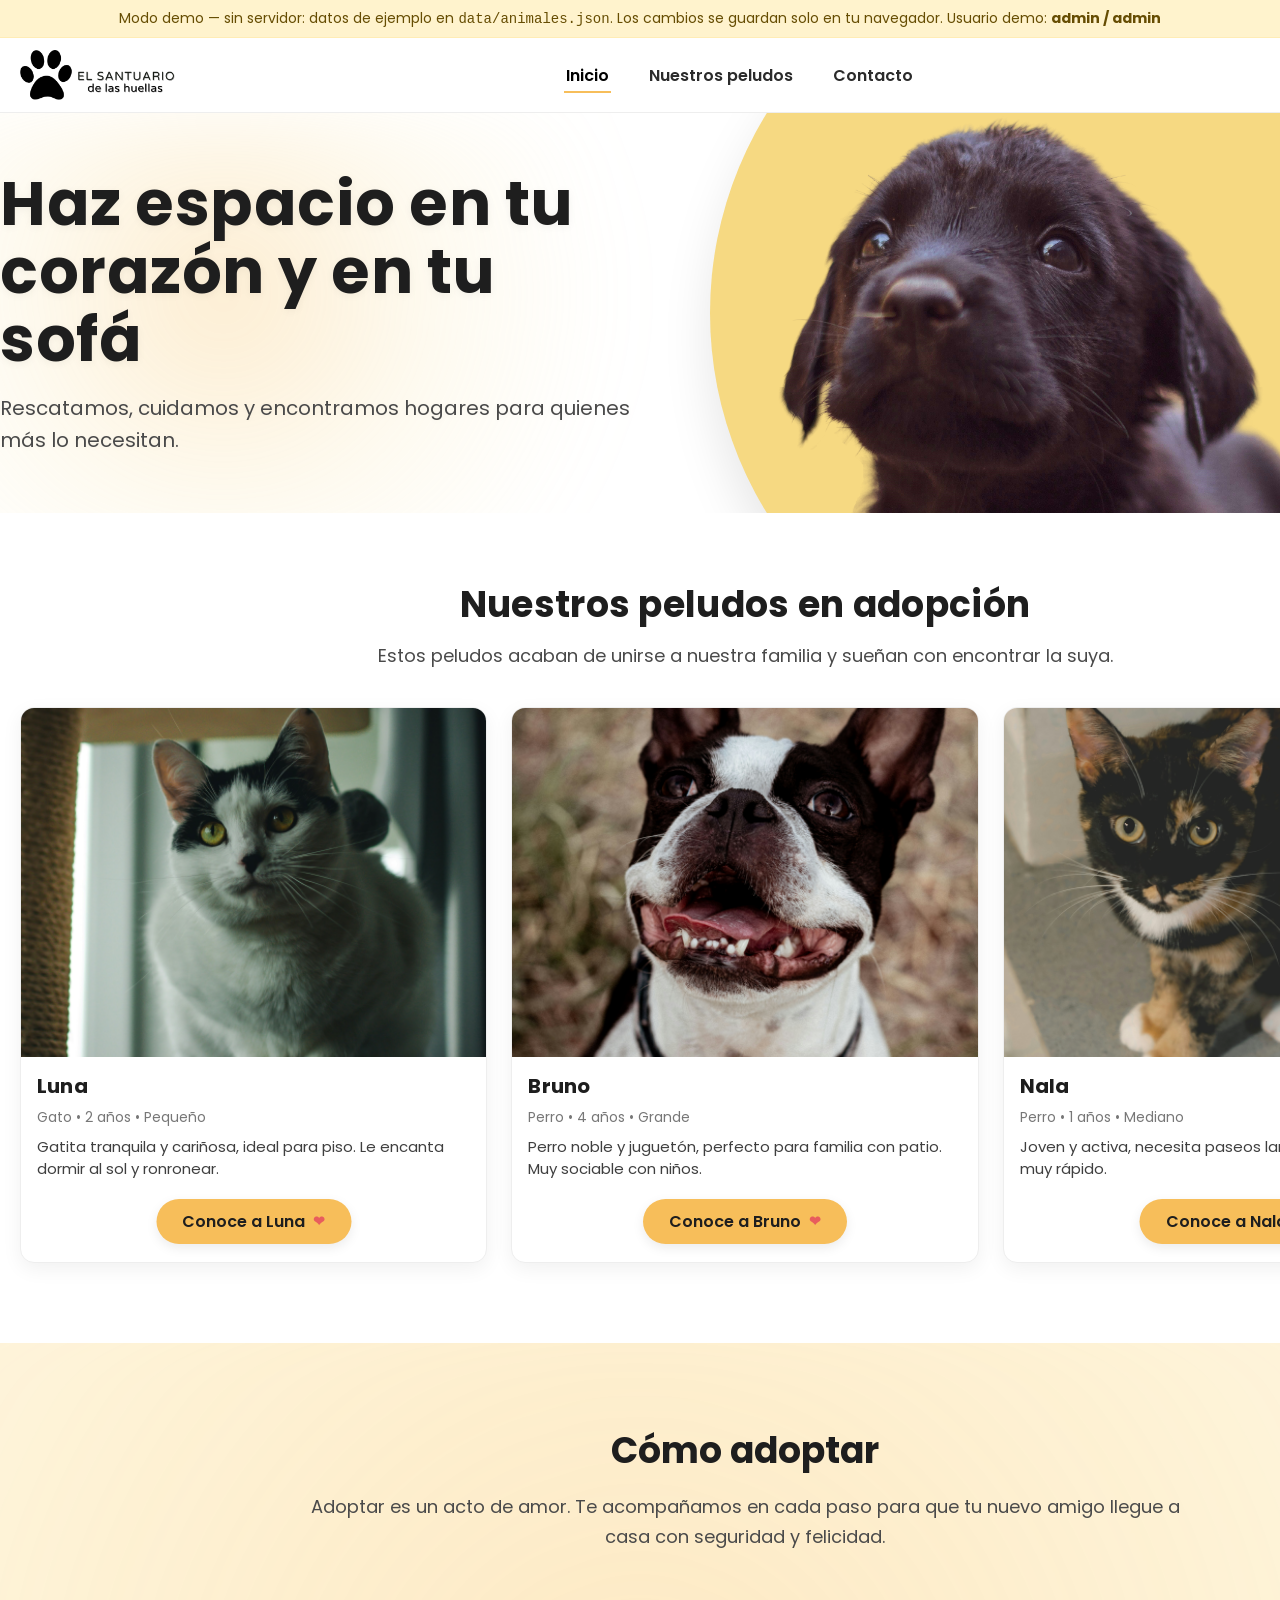
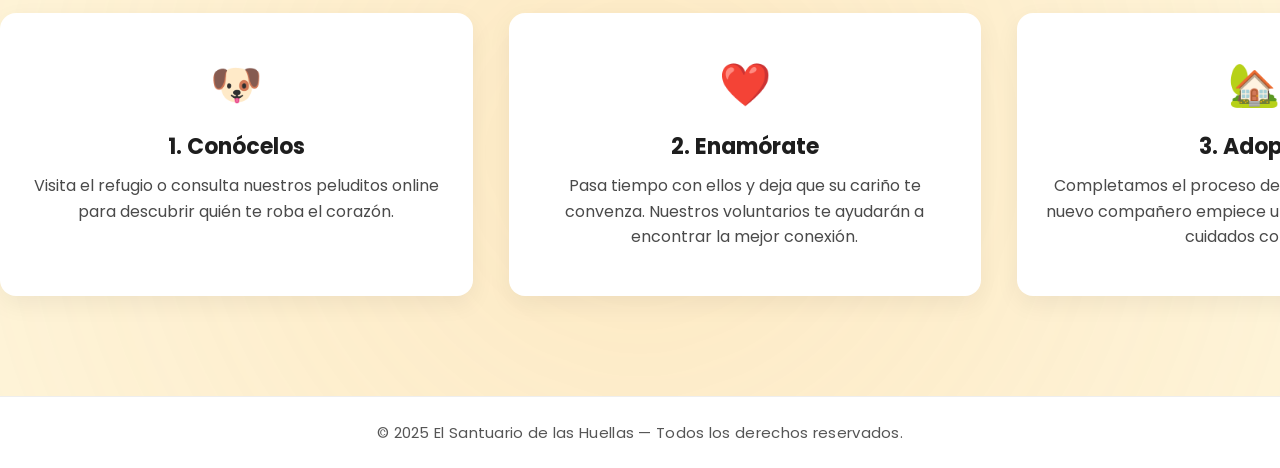
==== index.html @ d08b42cb "Demo estatica Santuario de las Huellas para GitHub Pages (sin PHP/MySQL)" ====
<!DOCTYPE html>
<html lang="es">
<head>
    <meta charset="UTF-8">
    <!--Para adaptarlo a cualquier pantalla-->
    <meta name="viewport" content="width=device-width, initial-scale=1.0">
    <title>El Santuario de las Huellas</title>
    <!--Enlazo la hoja de estilo css-->
    <link rel="stylesheet" href="style.css">
</head>
<body>
<div style="background:#fff3cd;color:#664d03;text-align:center;padding:8px 12px;font-size:14px;border-bottom:1px solid #ffecb5;">Modo demo — sin servidor: datos de ejemplo en <code>data/animales.json</code>. Los cambios se guardan solo en tu navegador. Usuario demo: <b>admin / admin</b></div>
	<script type="module" src="./index.js"></script>
	
   <header class="site-header">
  <div class="container">
    <!-- Izquierda: logo -->
    <a href="index.html" class="logo">
      <img src="imagenes/logo.png" alt="El Santuario de las Huellas">
    </a>

    <!-- Centro: navegación -->
    <nav class="main-nav" aria-label="Principal">
      <ul>
        <li><a class="is-active" href="index.html">Inicio</a></li>
        <li><a href="animales.html">Nuestros peludos</a></li>
        <li><a href="contacto.html">Contacto</a></li>
        <li id="optionAdmin"><a href="admin.html">Admin</a></li>
      </ul>
    </nav>

    <!-- Derecha: login -->
   <a href="login.html" class="login-link" id="botonLogin">Login</a>
   <a href="#" class="login-link" id="botonLogout">Cerrar sesión</a>
  </div>
</header>

<section class="hero">
  <div class="hero-content">
    <!-- Texto izquierda -->
    <div class="hero-text">
      <h1>Haz espacio en tu corazón y en tu sofá</h1>
      <p>Rescatamos, cuidamos y encontramos hogares para quienes más lo necesitan.</p>
    </div>

    <!-- Imagen derecha -->
    <div class="hero-image">
      <img src="imagenes/banner.png" alt="Perro en adopción">
    </div>
  </div>
</section>

   <section id="adopcion" class="adopcion">
  <div class="adopcion-container">
    <header class="adopcion-header">
      <h2>Nuestros peludos en adopción</h2>
      <p>Estos peludos acaban de unirse a nuestra familia y sueñan con encontrar la suya.</p>
    </header>

    <!-- Tarjetas para los animales-->
    <div class="adopcion-grid">
      <!-- Tarjeta 1 -->
      <article class="pet-card" id="primera-tarjeta">
      </article>
	  <!-- Tarjeta 2 -->
      <article class="pet-card" id="segunda-tarjeta">
      </article>
	  <!-- Tarjeta 3 -->
      <article class="pet-card" id="tercera-tarjeta">
      </article>
    </div>
  </div>

</section>

<!--Seccion como adoptar-->
<section id="como-adoptar" class="como-adoptar">
  <div class="como-container">
    <header class="como-header">
      <h2>Cómo adoptar</h2>
      <p>Adoptar es un acto de amor. Te acompañamos en cada paso para que tu nuevo amigo llegue a casa con seguridad y felicidad.</p>
    </header>

    <div class="como-pasos">
      <!-- Paso 1 -->
      <article class="paso">
        <div class="paso-icono">🐶</div>
        <h3>1. Conócelos</h3>
        <p>Visita el refugio o consulta nuestros peluditos online para descubrir quién te roba el corazón.</p>
      </article>

      <!-- Paso 2 -->
      <article class="paso">
        <div class="paso-icono">❤️</div>
        <h3>2. Enamórate</h3>
        <p>Pasa tiempo con ellos y deja que su cariño te convenza. Nuestros voluntarios te ayudarán a encontrar la mejor conexión.</p>
      </article>

      <!-- Paso 3 -->
      <article class="paso">
        <div class="paso-icono">🏡</div>
        <h3>3. Adopta</h3>
        <p>Completamos el proceso de adopción para que tu nuevo compañero empiece una vida llena de amor y cuidados contigo.</p>
      </article>
    </div>
  </div>
</section>
<!-- Footer -->
<footer class="site-footer">
  <p>© 2025 El Santuario de las Huellas — Todos los derechos reservados.</p>
</footer>


</body>
</html>
---- style.css ----
@import url('https://fonts.googleapis.com/css2?family=Poppins:wght@400;600;700&display=swap');

* { 
  box-sizing: border-box; 
}

body {
  margin: 0;
  font-family: 'Poppins', sans-serif;
  color: #2b2b2b;
  background-color: #fff;
}

/* Cabecera */
.site-header {
  /* Mantener fijo en la parte de arriba */
  position: sticky;
  top: 0;
  background: #fff;
  border-bottom: 1px solid #eee;
  z-index: 100;
}

.site-header .container {
  width: 1490px;
  margin: 0 auto;
  padding: 12px 20px;
  display: grid;
  grid-template-columns: auto 1fr auto;
  align-items: center;
  gap: 16px;
}


/* Logo superior */
.logo img {
  display: block;
  height: 50px;
  width: auto;
}

/* Mantener el menú centrado */
.main-nav { justify-self: center; }

.main-nav ul {
  list-style: none;
  display: flex;
  gap: 36px;
  margin: 0;
  padding: 0;
}

.main-nav a {
  text-decoration: none;
  color: #2b2b2b;
  font-weight: 600;
  padding: 6px 2px;
  transition: color 0.2s ease;
}

.main-nav a:hover { 
  color: #000; 
}

/* Login */
.login-link {
  text-decoration: none;
  font-weight: 600;
  color: #2b2b2b;
  padding: 8px 14px;
  border: 1px solid #ddd;
  border-radius: 10px;
  transition: all 0.2s ease;
}

.login-link:hover { 
  background: #f7f7f7; 
}

/* Botón cerrar sesión */
.logout-link {
  position: absolute;
  left: 24px;
  top: 18px;
  font-size: 14px;
  text-decoration: none;
  color: #333;
  font-weight: 600;
}

.logout-link:hover {
  text-decoration: underline;
}


/* Sección hero (pestañas) */
.hero {
  background: #fff;
  height: 400px;
  display: flex;
  align-items: center;
  overflow: hidden;
  position: relative;
}

/* Contenedor interno de sección hero */
.hero-content {
  width: 1490px;
  margin: 0 auto;
  display: grid;
  grid-template-columns: 1fr 600px;
  align-items: center;
  gap: 48px;
}
.hero-text {
  max-width: 740px;
  position: relative;
}

/*  Redondel anaranjado suave detrás del texto (ejemplo modificable https://stackoverflow.com/questions/36475335/hero-with-gradient-using-before-not-working-correctly) */
.hero-text::before {
  content: "";
  position: absolute;
  top: -60px;
  left: -80px;
  width: 120%;
  height: 160%;
  background: radial-gradient(circle at 40% 40%, rgba(247, 190, 90, 0.28), rgba(246, 217, 130, 0.12) 40%, transparent 75%);
  filter: blur(35px);
  z-index: 0;
}

/* Texto sobre el redondel */
.hero-text h1,
.hero-text p {
  position: relative;
  z-index: 1;
}

.hero-text h1 {
  font-size: 62px;
  line-height: 1.1;
  margin: 0 0 18px;
  color: #1e1e1e;
  font-weight: 700;
  letter-spacing: 0.5px;
  text-shadow: 0 2px 8px rgba(0,0,0,0.05);
}

.hero-text p {
  font-size: 20px;
  line-height: 1.6;
  margin: 0;
  color: #4a4a4a;
  font-weight: 400;
  text-shadow: 0 1px 6px rgba(0,0,0,0.04);
}

/* Imagen (derecha) con semicírculo amarillo detrás */
.hero-image {
  position: relative;
  width: 600px;
  height: 380px;
  justify-self: end;
  isolation: isolate;
}

/* Circulo anaranjado detrás de la imágen */
.hero-image::before {
  content: "";
  position: absolute;
  right: -190px;
  top: 50%;
  width: 760px;
  height: 760px;
  background: #f6d982;
  border-radius: 50%;
  transform: translateY(-50%);
  z-index: -1;
  box-shadow: 0 25px 50px rgba(0, 0, 0, 0.1);
}

/* Imagen PNG transparente */
.hero-image img {
  position: relative;
  width: 108%;
  height: auto;
  display: block;
  object-fit: contain;
  z-index: 1;
  transform: translate(40px, -60px);
}


/* Pantalla de adopción */
.adopcion {
  padding: 64px 0 80px;
  background: #fff;
}

.adopcion-container {
  width: 1490px;
  margin: 0 auto;
  padding: 0 20px;
}

.adopcion-header {
  text-align: center;
  max-width: 900px;
  margin: 0 auto 36px;
  position: relative;
}

.adopcion-header h2 {
  font-size: 36px;
  font-weight: 700;
  color: #1e1e1e;
  margin: 0 0 10px;
  letter-spacing: .3px;
}

.adopcion-header p {
  font-size: 18px;
  color: #4a4a4a;
  line-height: 1.6;
  margin: 0;
}

/* Rejilla de tarjetas con 3 columnas*/
.adopcion-grid {
  display: grid;
  grid-template-columns: repeat(3, 1fr);
  gap: 24px;
}

/* Tarjeta */
.pet-card {
  background: #fff;
  border: 1px solid #eee;
  border-radius: 14px;
  overflow: hidden;
  box-shadow: 0 6px 20px rgba(0, 0,0, .06);
  transition: border-color .15s ease;
}

.pet-card:hover {
  transform: translateY(-3px);
  box-shadow: 0 12px 28px rgba(0,0,0,.10);
  border-color: #e9e9e9;
}

/* Imagen con proporción uniforme */
.pet-media {
  width: 100%;
}

.pet-media img {
  display: block;
  width: 100%;
  aspect-ratio: 4 / 3;
  object-fit: cover;
}

.pet-body {
  padding: 14px 16px 18px;
}

.pet-name {
  margin: 0 0 6px;
  font-size: 20px;
  font-weight: 700;
  color: #1e1e1e;
  letter-spacing: .2px;
}

.pet-meta {
  margin: 0 0 8px;
  font-size: 14px;
  color: #777;
}

.pet-desc {
  margin: 0;
  font-size: 15px;
  color: #3f3f3f;
  line-height: 1.5;
}

/* Botón "Conóceme" dentro de las tarjetas centrado */
.pet-btn {
  display: inline-flex;
  align-items: center;
  justify-content: center;
  gap: 8px; /* Espaciado entre texto y el corazón */
  margin-top: 18px;
  padding: 10px 26px;
  background: #f7be5a;
  color: #1e1e1e;
  font-weight: 600;
  text-decoration: none;
  border-radius: 50px;
  transition: all 0.25s ease;
  box-shadow: 0 4px 12px rgba(0, 0, 0, 0.08);
  position: relative;
  left: 50%;
  transform: translateX(-50%);
}

/* Corazón que se agranda al pasar por encima al lado del texto */
.pet-btn::after {
  content: "❤";
  font-size: 14px;
  color: #e85d5d;
  transition: transform 0.3s ease;
}

/* Hover: más luminoso y con pequeño movimiento */
.pet-btn:hover {
  background: #f9c96c; /* tono más claro al pasar el ratón */
  transform: translate(-50%, -2px);
  box-shadow: 0 8px 20px rgba(0, 0, 0, 0.12);
}

.pet-btn:hover::after {
  transform: scale(1.3);
}


/* Zona del cómo adoptar*/
.como-adoptar {
  background: #fff8e6;
  padding: 80px 0 100px;
  position: relative;
  overflow: hidden;
}

/* Círculo de fondo igual que hero */
.como-adoptar::before {
  content: "";
  position: absolute;
  top: -100px;
  left: 50%;
  width: 180%;
  height: 260%;
  background: radial-gradient(circle at 50% 30%, rgba(247, 190, 90, 0.25), rgba(246, 217, 130, 0.1) 50%, transparent 80%);
  filter: blur(60px);
  transform: translateX(-50%);
  z-index: 0;
}

.hero-text::before {
  content: "";
  position: absolute;
  top: -60px;
  left: -80px;
  width: 120%;
  height: 160%;
  background: radial-gradient(circle at 40% 40%, rgba(247, 190, 90, 0.28), rgba(246, 217, 130, 0.12) 40%, transparent 75%);
  filter: blur(35px);
  z-index: 0;
}

.como-container {
  width: 1490px;
  margin: 0 auto;
  position: relative;
  z-index: 1;
}

/* Encabezado */
.como-header {
  text-align: center;
  max-width: 900px;
  margin: 0 auto 60px;
}

.como-header h2 {
  font-size: 36px;
  font-weight: 700;
  color: #1e1e1e;
  margin: 0 0 14px;
}

.como-header p {
  font-size: 18px;
  color: #4a4a4a;
  line-height: 1.7;
  margin: 0;
}

/* Pasos */
.como-pasos {
  display: grid;
  grid-template-columns: repeat(3, 1fr);
  gap: 36px;
  text-align: center;
}

.paso {
  background: #fff;
  border-radius: 16px;
  padding: 40px 28px 46px;
  box-shadow: 0 8px 24px rgba(0, 0, 0, 0.06);
  transition: transform 0.2s ease, box-shadow 0.2s ease;
}

.paso:hover {
  transform: translateY(-5px);
  box-shadow: 0 16px 32px rgba(0, 0, 0, 0.08);
}

.paso-icono {
  font-size: 42px;
  margin-bottom: 14px;
}

.paso h3 {
  font-size: 22px;
  margin: 0 0 10px;
  font-weight: 700;
  color: #1e1e1e;
}

.paso p {
  font-size: 16px;
  color: #4a4a4a;
  line-height: 1.6;
  margin: 0;
}

/* Pie de página */
.site-footer {
  background: #fff;
  text-align: center;
  padding: 24px 0;
  font-size: 15px;
  color: #555;
  border-top: 1px solid #eee;
  width: 100%;
}

.site-footer p {
  margin: 0;
  letter-spacing: 0.3px;
}

.page-hero-container {
  width: 1490px;
  margin: 0 auto;
  padding: 0 20px;
  text-align: left;
}
.page-hero h1 {
  margin: 0 0 8px;
  font-size: 42px;
  color: #1e1e1e;
  letter-spacing: .3px;
}
.page-hero p {
  margin: 0;
  font-size: 18px;
  color: #4a4a4a;
}

/* Estado activo en el menú de pestañas */
.main-nav a.is-active {
  color: #000;
  border-bottom: 2px solid #f7be5a;
  padding-bottom: 4px;
}

/* Página de ficha */
.breadcrumb {
  background: #fff;
  padding: 14px 0 0;
}

.breadcrumb .page-hero-container {
  text-align: left;
  font-size: 14px;
  color: #777;
}

.breadcrumb a {
  color: #777;
  text-decoration: none;
}

.breadcrumb a:hover { 
  color: #000; 
}

.breadcrumb span { 
  margin: 0 8px; 
}

.animal-wrap { 
  background: #fff; 
  padding: 30px 0 80px; 
}

.animal-container {
  width: 1490px;
  margin: 0 auto;
  display: grid;
  grid-template-columns: 1fr 420px;
  gap: 36px;
}

/* Columna izquierda */
.animal-cover {
  margin: 0 0 20px;
  border-radius: 16px;
  overflow: hidden;
  box-shadow: 0 10px 24px rgba(0,0,0,.08);
  display: flex;
  justify-content: center;
  align-items: center;
  background: #fff;
}

.animal-cover img {
  width: 90%;
  max-height: 550px;
  height: auto;
  display: block;
  object-fit: contain;
  border-radius: 14px;
}

.animal-story h2 {
  font-size: 28px;
  margin: 0 0 10px;
  color: #1e1e1e;
}

.animal-story p {
  font-size: 17px;
  color: #4a4a4a;
  line-height: 1.75;
  margin: 0;
}

/* Columna derecha */
.animal-aside { 
  align-self: start; 
}

.animal-card {
  background: #fff;
  border: 1px solid #eee;
  border-radius: 16px;
  padding: 22px 20px;
  box-shadow: 0 8px 24px rgba(0,0,0,.06);
}

.animal-card h3 {
  margin: 0 0 12px;
  font-size: 20px;
}

/* Tabla simple */
.data-list {
  list-style: none;
  margin: 0 0 20px;
  padding: 0;
  display: grid;
  grid-template-columns: 1fr 1fr;
  gap: 10px 14px;
}

.data-list li {
  display: flex;
  justify-content: space-between;
  gap: 12px;
  padding: 10px 12px;
  border: 1px solid #f0f0f0;
  border-radius: 10px;
  background: #fff;
}

.data-list li span { 
  color: #777; 
}
.data-list li strong { 
  color: #1e1e1e; 
}

/* Botón único */
.cta-group {
  display: flex;
  justify-content: center;
  margin-top: 16px;
}

.btn-primary {
  display: inline-block;
  padding: 12px 28px;
  background: #f7be5a;
  color: #1e1e1e;
  text-decoration: none;
  font-weight: 600;
  border-radius: 12px;
  box-shadow: 0 6px 16px rgba(0,0,0,.1);
  transition: all 0.25s ease;
  font-size: 16px;
}
.btn-primary:hover {
  background: #f9c96c;
  transform: translateY(-2px);
  box-shadow: 0 10px 22px rgba(0,0,0,.12), 0 0 20px rgba(247,190,90,.35);
}

.aside-note {
  font-size: 13px;
  color: #787878;
  margin: 12px 2px 0;
  text-align: center;
}

/* Página de contacto */
.contacto { 
  background: #fff; 
  padding: 40px 0 80px; 
}

.contacto-container {
  width: 1490px;
  margin: 0 auto;
  display: grid;
  grid-template-columns: 1fr 420px;
  gap: 36px;
  align-items: start;
}

/* Formulario */
.form 
{ 
  background:#fff; 
  border:1px solid #eee; 
  border-radius:16px; 
  padding:24px; 
  box-shadow:0 8px 24px rgba(0,0,0,.06); 
}
.honeypot { 
  position:absolute; 
  left:-9999px; 
}
.form-row { 
  display: grid; 
  gap: 16px; 
  margin-bottom: 14px; 
}

.form-row.two { 
  grid-template-columns: 1fr 1fr; 
}

.field label { 
  display:block; 
  font-size:14px; 
  color:#555; 
  margin-bottom:6px; 
}
.field input,
.field select,
.field textarea {
  width: 100%;
  padding: 12px 12px;
  border: 1px solid #e6e6e6;
  border-radius: 10px;
  font: inherit;
  color: #2b2b2b;
  background: #fff;
  outline: none;
  transition: border-color .15s ease, box-shadow .15s ease;
}
.field input:focus,
.field select:focus,
.field textarea:focus {
  border-color: #f7be5a;
  box-shadow: 0 0 0 3px rgba(247,190,90,.25);
}

.check { 
  font-size:14px; 
  color:#4a4a4a; 
  display:flex; 
  gap:8px; 
  align-items:flex-start; 
}
.check input { 
  margin-top:3px; 
}

.btn-submit {
  display: inline-block;
  margin-top: 6px;
  padding: 12px 28px;
  background: #f7be5a;
  color: #1e1e1e;
  font-weight: 600;
  text-decoration: none;
  border: 0;
  border-radius: 12px;
  cursor: pointer;
  box-shadow: 0 6px 16px rgba(0,0,0,.10);
  transition: all .25s ease;
}
.btn-submit:hover {
  background: #f9c96c;
  transform: translateY(-2px);
  box-shadow: 0 10px 22px rgba(0,0,0,.12), 0 0 20px rgba(247,190,90,.35);
}

.nota-requeridos { 
  font-size:12px; 
  color:#888; 
  margin-top:8px; 
}

.info-card {
  background:#fff; 
  border:1px solid #eee; 
  border-radius:16px; 
  padding:22px 20px;
  box-shadow:0 8px 24px rgba(0,0,0,.06);
}

.info-card h3 { 
  margin:0 0 12px; 
  font-size:20px; 
}
.info-list { 
  list-style:none; 
  margin:0 0 14px; 
  padding:0; 
  display:grid;
  gap:8px; 
}
.info-list li { 
  font-size:15px; 
  color:#444; 
}

.mapa-placeholder {
  border:1px dashed #e6e6e6; 
  border-radius:10px; 
  height:150px; 
  display:flex;
  align-items:center; 
  justify-content:center; 
  color:#999; 
  font-size:14px; 
  margin:8px 0 12px;
}
.aviso { 
  font-size:13px; 
  color:#777; 
}

/* Base de la tarjeta */
.card { 
  background:#fff; 
  border:1px solid #eee; 
  border-radius:16px; 
  box-shadow:0 8px 24px rgba(0,0,0,.06); 
  overflow:hidden; 
}

.card__head { 
  padding:18px 16px; 
  border-bottom:1px solid #f0f0f0; 
}
.card__body { 
  padding:18px 22px; 
}

/* Botones */
.btn { 
  display:inline-block; 
  background:#f7be5a; 
  border:0; 
  border-radius:10px; 
  padding:10px 14px; 
  font-weight:700; 
  text-decoration:none; 
  color:#000; 
  cursor:pointer; 
}

.btn:hover, 
.btn:focus { 
  filter:brightness(.98); 
}

.btn--ghost { 
  background:#fff; 
  border:1px solid #ddd; 
}

/* Pills */
.pill { 
  display:inline-block; 
  padding:4px 10px; 
  border-radius:999px; 
  font-size:12px; 
  font-weight:700; 
  border:1px solid #eee; 
}

.pill--yes { 
  background:#eaf8ed; 
  color:#1d7a2e; 
  border-color:#d9f0de; 
}
.pill--no  { 
  background:#fbeeee; 
  color:#9b2c2c; 
  border-color:#f5d3d3; 
}

/* Tablas */
.table 
{ width:100%; 
  border-collapse:collapse; 
  font-size:15px; 
}

.table thead th { 
  background:#fffdf7; 
  color:#555; 
  text-align:left; 
  padding:14px 16px; 
  border-bottom:1px solid #f0f0f0; 
}

.table tbody td { 
  padding:0 16px 18px; 
  border-bottom:1px solid #f2f2f2; 
}

.table-wrap { 
  overflow:auto; 
}

/* Toolbars */
.toolbar { 
  display:flex; 
  justify-content:space-between; 
  align-items:center; 
  gap:12px; 
  padding:14px 22px; 
  border-bottom:1px solid #f5f5f5;
}

.toolbar .left, 
.toolbar .right { 
  display:flex; 
  gap:10px; 
  align-items:center; 
}

/* Layouts admin y ficha */
.admin-wrap { 
  width:1490px; 
  margin:0 auto; 
  padding:24px 60px; 
}
.ficha-wrap { 
  width:1490px; 
  margin:0 auto; 
  padding:24px 20px; 
  display:grid; 
  grid-template-columns:2fr 1fr; 
  gap:24px; 
}

.left-stack { 
  display:flex; 
  flex-direction:column; 
  gap:12px; 
  align-self:start; 
}
.side { 
  display:grid; 
  gap:16px; 
  height:max-content; 
}

/* Imagen del retrato */
.portrait-wrap { 
  display:flex; 
  justify-content:center; 
}
.portrait-image { 
  width:400px; 
  max-width:100%; 
  height:auto; 
  border-radius:16px; 
  object-fit:cover; 
  box-shadow:0 6px 18px rgba(0,0,0,.08); 
}

/* Detalle de mensaje (meta grid) */
.detail-meta { 
  display:grid; 
  grid-template-columns:1fr 1fr; 
  gap:16px; 
}

.detail-field { 
  background:#fff; 
  border:1px solid #f3f3f3; 
  border-radius:12px; 
  padding:12px 14px; 
}
.detail-field .label { 
  font-size:12px; 
  color:#777; 
  margin:0 0 4px; 
}
.detail-field .value { 
  font-size:16px; 
  margin:0; 
  color:#222; 
}
.detail-desc { 
  grid-column:1 / -1; 
}
.detail-desc pre { 
  margin:0; 
  white-space:pre-wrap; 
  font-family:inherit; 
}

/* Pantalla del login de administrador */
.login-page {
  display: flex;
  justify-content: center;
  align-items: center;
  height: calc(100vh - 200px);
}

.login-box {
  background: #fff;
  border: 1px solid #eee;
  border-radius: 16px;
  box-shadow: 0 8px 24px rgba(0,0,0,0.06);
  padding: 40px 50px;
  max-width: 400px;
  width: 100%;
  text-align: center;
}

.login-box h1 {
  margin-bottom: 24px;
}

.login-box .field {
  margin-bottom: 16px;
  text-align: left;
}

.login-box label {
  display: block;
  font-weight: 600;
  margin-bottom: 6px;
}

.login-box input[type="text"],
.login-box input[type="password"] {
  width: 100%;
  padding: 10px 12px;
  border: 1px solid #ddd;
  border-radius: 8px;
  font-size: 15px;
}

.login-box button {
  margin-top: 10px;
}

/* Página de los datos del animal */
.page-hero {
  background:#fdf5e3;
  border-bottom:1px solid #eee
}

.page-hero-container {
  width:1490px;
  margin:0 auto;
  padding:24px 20px
}
.page-hero h1 {
  margin:0;
  font-size:32px
}

.ficha-wrap {
  width:1490px;
  margin:0 auto;
  padding:24px 20px;
  display:grid;
  grid-template-columns:2fr 1fr;
  gap:24px
}
.left-stack {
  display:flex;
  flex-direction:column;
  gap:12px;
  align-self:start
}

.card {
  background:#fff;
  border:1px solid #eee;
  border-radius:16px;
  box-shadow:0 8px 24px rgba(0,0,0,.06);
  overflow:hidden
}

.card__head {
  padding:18px 22px;
  border-bottom:1px solid #f0f0f0
}

.card__body {
  padding:18px 22px
}

.meta {
  display:flex;
  flex-wrap:wrap;
  gap:10px
}

.badge {
  display:inline-block;
  background:#fffdf7;
  border:1px solid #f0e6cc;
  padding:6px 10px;
  border-radius:999px;
  font-size:12px;
  font-weight:700;
  color:#7a5e1a
}

/* Imagen del retrato de animal */
.portrait-wrap {
  display:flex;
  justify-content:center
}

.portrait-image {
  width:400px;
  max-width:100%;
  height:auto;
  border-radius:16px;
  object-fit:cover;
  box-shadow:0 6px 18px rgba(0,0,0,.08)
}

/* Tabla de información */
table.info {
  width:100%;
  border-collapse:collapse
}

table.info th, 
table.info td {
  padding:10px 0;
  border-bottom:1px solid #f3f3f3;
  text-align:left
}

table.info th {
  color:#555;
  font-weight:600;
  width:200px
}

.side {
  display:grid;
  gap:16px;
  height:max-content
}

.cta .btn {
  display:inline-block;
  background:#f7be5a;
  border:0;
  border-radius:12px;
  padding:12px 16px;
  font-weight:800;
  text-decoration:none;
  color:#000
}

.cta .btn:focus,
.cta .btn:hover {
  filter:brightness(.98)
}

.back {
  display:inline-block;
  color:#444;
  text-decoration:none;
  border:1px solid #eee;
  border-radius:10px;
  padding:8px 12px
}
.list {
  margin:0;
  padding-left:18px
}

.list li {
  margin:6px 0
}

.note {
  font-size:12px;
  color:#6b6b6b
}

/* Banner gris para solo en páginas de administración */
body.admin-page .page-hero {
  background: #f0f0f3;
  border-bottom: 1px solid #ddd;
}
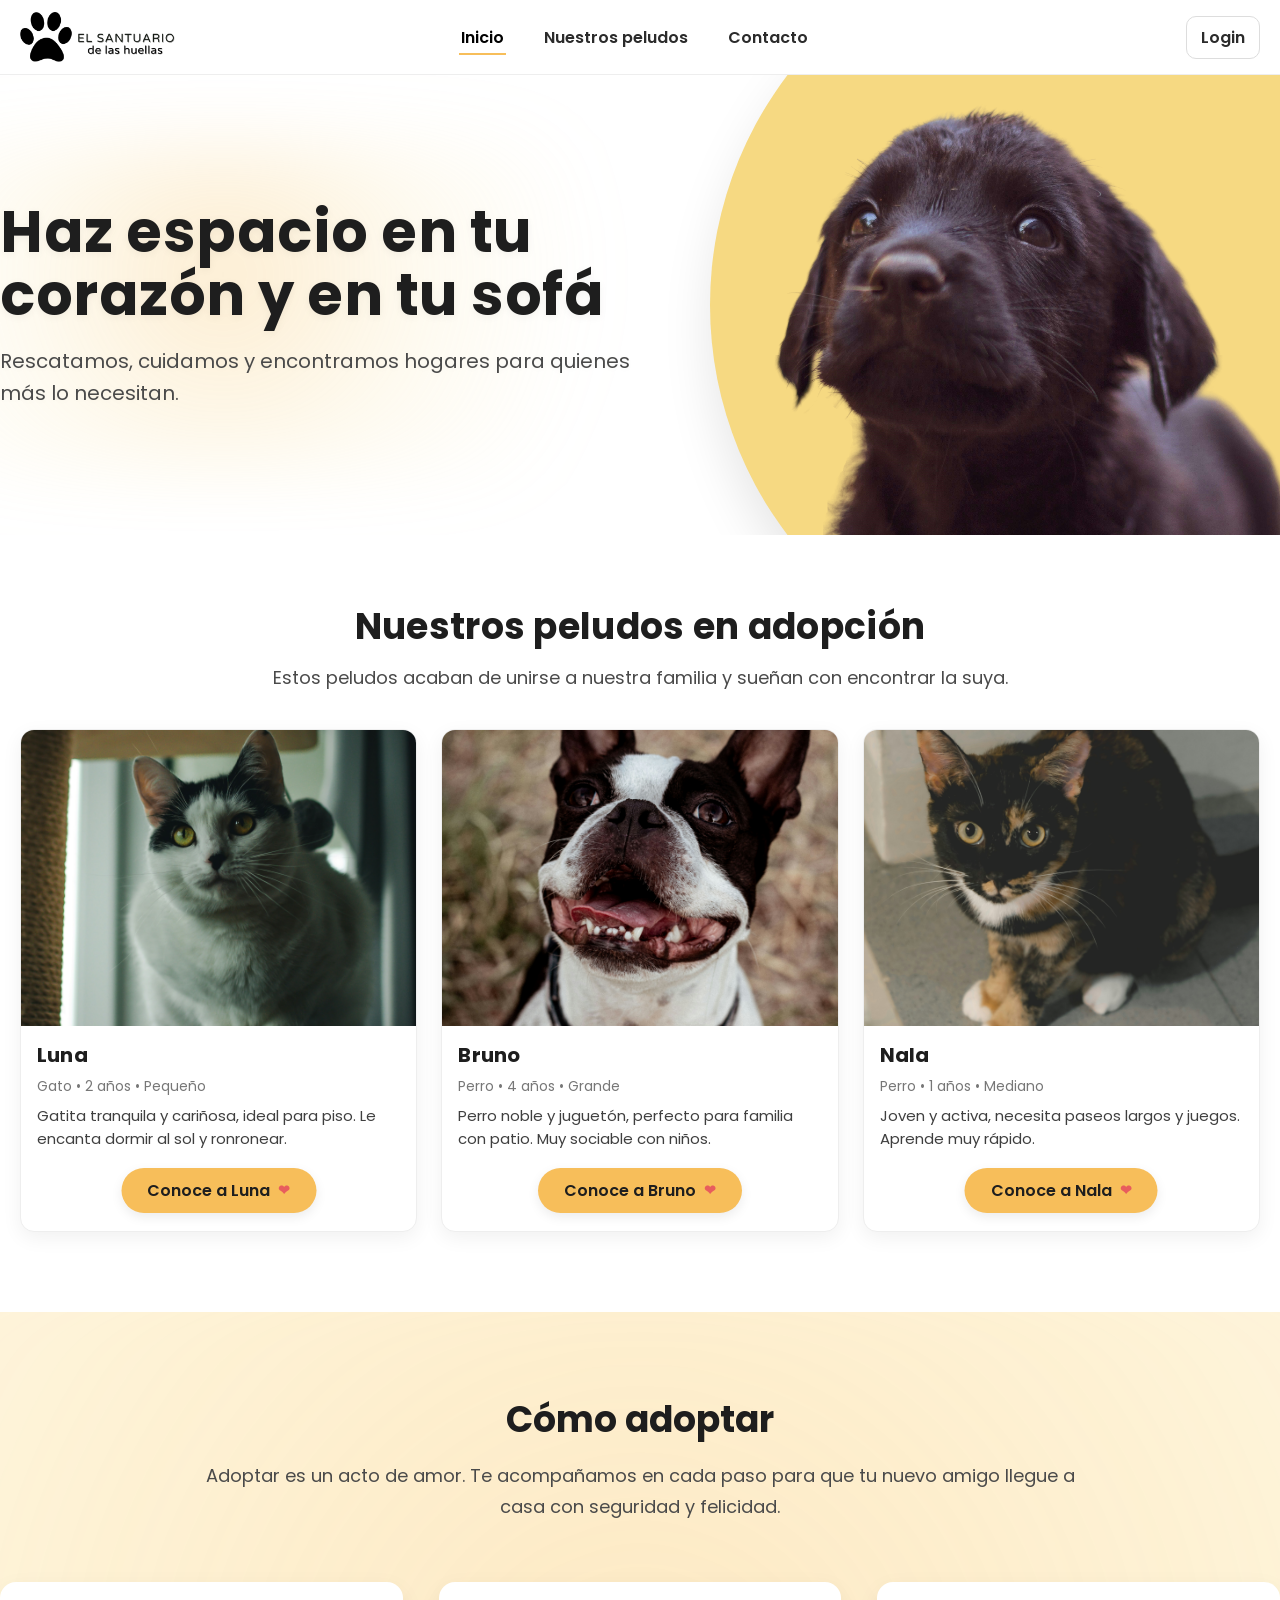
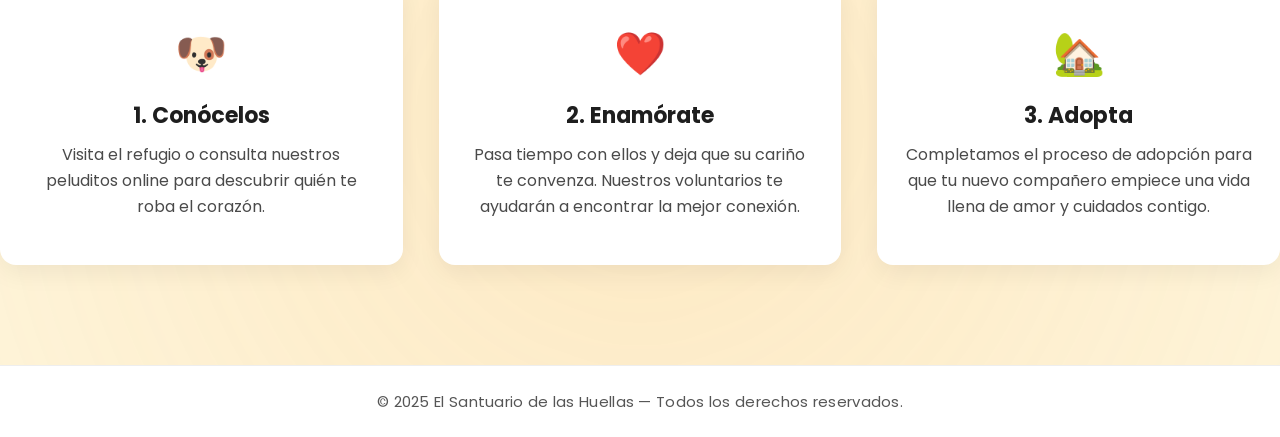
==== commit 37b22634: "Quita banner demo y hace la web responsive (movil y escritorio)" ====
--- a/index.html
+++ b/index.html
@@ -1,116 +1,115 @@
-<!DOCTYPE html>
-<html lang="es">
-<head>
-    <meta charset="UTF-8">
-    <!--Para adaptarlo a cualquier pantalla-->
-    <meta name="viewport" content="width=device-width, initial-scale=1.0">
-    <title>El Santuario de las Huellas</title>
-    <!--Enlazo la hoja de estilo css-->
-    <link rel="stylesheet" href="style.css">
-</head>
-<body>
-<div style="background:#fff3cd;color:#664d03;text-align:center;padding:8px 12px;font-size:14px;border-bottom:1px solid #ffecb5;">Modo demo — sin servidor: datos de ejemplo en <code>data/animales.json</code>. Los cambios se guardan solo en tu navegador. Usuario demo: <b>admin / admin</b></div>
-	<script type="module" src="./index.js"></script>
-	
-   <header class="site-header">
-  <div class="container">
-    <!-- Izquierda: logo -->
-    <a href="index.html" class="logo">
-      <img src="imagenes/logo.png" alt="El Santuario de las Huellas">
-    </a>
-
-    <!-- Centro: navegación -->
-    <nav class="main-nav" aria-label="Principal">
-      <ul>
-        <li><a class="is-active" href="index.html">Inicio</a></li>
-        <li><a href="animales.html">Nuestros peludos</a></li>
-        <li><a href="contacto.html">Contacto</a></li>
-        <li id="optionAdmin"><a href="admin.html">Admin</a></li>
-      </ul>
-    </nav>
-
-    <!-- Derecha: login -->
-   <a href="login.html" class="login-link" id="botonLogin">Login</a>
-   <a href="#" class="login-link" id="botonLogout">Cerrar sesión</a>
-  </div>
-</header>
-
-<section class="hero">
-  <div class="hero-content">
-    <!-- Texto izquierda -->
-    <div class="hero-text">
-      <h1>Haz espacio en tu corazón y en tu sofá</h1>
-      <p>Rescatamos, cuidamos y encontramos hogares para quienes más lo necesitan.</p>
-    </div>
-
-    <!-- Imagen derecha -->
-    <div class="hero-image">
-      <img src="imagenes/banner.png" alt="Perro en adopción">
-    </div>
-  </div>
-</section>
-
-   <section id="adopcion" class="adopcion">
-  <div class="adopcion-container">
-    <header class="adopcion-header">
-      <h2>Nuestros peludos en adopción</h2>
-      <p>Estos peludos acaban de unirse a nuestra familia y sueñan con encontrar la suya.</p>
-    </header>
-
-    <!-- Tarjetas para los animales-->
-    <div class="adopcion-grid">
-      <!-- Tarjeta 1 -->
-      <article class="pet-card" id="primera-tarjeta">
-      </article>
-	  <!-- Tarjeta 2 -->
-      <article class="pet-card" id="segunda-tarjeta">
-      </article>
-	  <!-- Tarjeta 3 -->
-      <article class="pet-card" id="tercera-tarjeta">
-      </article>
-    </div>
-  </div>
-
-</section>
-
-<!--Seccion como adoptar-->
-<section id="como-adoptar" class="como-adoptar">
-  <div class="como-container">
-    <header class="como-header">
-      <h2>Cómo adoptar</h2>
-      <p>Adoptar es un acto de amor. Te acompañamos en cada paso para que tu nuevo amigo llegue a casa con seguridad y felicidad.</p>
-    </header>
-
-    <div class="como-pasos">
-      <!-- Paso 1 -->
-      <article class="paso">
-        <div class="paso-icono">🐶</div>
-        <h3>1. Conócelos</h3>
-        <p>Visita el refugio o consulta nuestros peluditos online para descubrir quién te roba el corazón.</p>
-      </article>
-
-      <!-- Paso 2 -->
-      <article class="paso">
-        <div class="paso-icono">❤️</div>
-        <h3>2. Enamórate</h3>
-        <p>Pasa tiempo con ellos y deja que su cariño te convenza. Nuestros voluntarios te ayudarán a encontrar la mejor conexión.</p>
-      </article>
-
-      <!-- Paso 3 -->
-      <article class="paso">
-        <div class="paso-icono">🏡</div>
-        <h3>3. Adopta</h3>
-        <p>Completamos el proceso de adopción para que tu nuevo compañero empiece una vida llena de amor y cuidados contigo.</p>
-      </article>
-    </div>
-  </div>
-</section>
-<!-- Footer -->
-<footer class="site-footer">
-  <p>© 2025 El Santuario de las Huellas — Todos los derechos reservados.</p>
-</footer>
-
-
-</body>
-</html>
-
+<!DOCTYPE html>
+<html lang="es">
+<head>
+    <meta charset="UTF-8">
+    <!--Para adaptarlo a cualquier pantalla-->
+    <meta name="viewport" content="width=device-width, initial-scale=1.0">
+    <title>El Santuario de las Huellas</title>
+    <!--Enlazo la hoja de estilo css-->
+    <link rel="stylesheet" href="style.css">
+</head>
+<body>
+	<script type="module" src="./index.js"></script>
+	
+   <header class="site-header">
+  <div class="container">
+    <!-- Izquierda: logo -->
+    <a href="index.html" class="logo">
+      <img src="imagenes/logo.png" alt="El Santuario de las Huellas">
+    </a>
+
+    <!-- Centro: navegación -->
+    <nav class="main-nav" aria-label="Principal">
+      <ul>
+        <li><a class="is-active" href="index.html">Inicio</a></li>
+        <li><a href="animales.html">Nuestros peludos</a></li>
+        <li><a href="contacto.html">Contacto</a></li>
+        <li id="optionAdmin"><a href="admin.html">Admin</a></li>
+      </ul>
+    </nav>
+
+    <!-- Derecha: login -->
+   <a href="login.html" class="login-link" id="botonLogin">Login</a>
+   <a href="#" class="login-link" id="botonLogout">Cerrar sesión</a>
+  </div>
+</header>
+
+<section class="hero">
+  <div class="hero-content">
+    <!-- Texto izquierda -->
+    <div class="hero-text">
+      <h1>Haz espacio en tu corazón y en tu sofá</h1>
+      <p>Rescatamos, cuidamos y encontramos hogares para quienes más lo necesitan.</p>
+    </div>
+
+    <!-- Imagen derecha -->
+    <div class="hero-image">
+      <img src="imagenes/banner.png" alt="Perro en adopción">
+    </div>
+  </div>
+</section>
+
+   <section id="adopcion" class="adopcion">
+  <div class="adopcion-container">
+    <header class="adopcion-header">
+      <h2>Nuestros peludos en adopción</h2>
+      <p>Estos peludos acaban de unirse a nuestra familia y sueñan con encontrar la suya.</p>
+    </header>
+
+    <!-- Tarjetas para los animales-->
+    <div class="adopcion-grid">
+      <!-- Tarjeta 1 -->
+      <article class="pet-card" id="primera-tarjeta">
+      </article>
+	  <!-- Tarjeta 2 -->
+      <article class="pet-card" id="segunda-tarjeta">
+      </article>
+	  <!-- Tarjeta 3 -->
+      <article class="pet-card" id="tercera-tarjeta">
+      </article>
+    </div>
+  </div>
+
+</section>
+
+<!--Seccion como adoptar-->
+<section id="como-adoptar" class="como-adoptar">
+  <div class="como-container">
+    <header class="como-header">
+      <h2>Cómo adoptar</h2>
+      <p>Adoptar es un acto de amor. Te acompañamos en cada paso para que tu nuevo amigo llegue a casa con seguridad y felicidad.</p>
+    </header>
+
+    <div class="como-pasos">
+      <!-- Paso 1 -->
+      <article class="paso">
+        <div class="paso-icono">🐶</div>
+        <h3>1. Conócelos</h3>
+        <p>Visita el refugio o consulta nuestros peluditos online para descubrir quién te roba el corazón.</p>
+      </article>
+
+      <!-- Paso 2 -->
+      <article class="paso">
+        <div class="paso-icono">❤️</div>
+        <h3>2. Enamórate</h3>
+        <p>Pasa tiempo con ellos y deja que su cariño te convenza. Nuestros voluntarios te ayudarán a encontrar la mejor conexión.</p>
+      </article>
+
+      <!-- Paso 3 -->
+      <article class="paso">
+        <div class="paso-icono">🏡</div>
+        <h3>3. Adopta</h3>
+        <p>Completamos el proceso de adopción para que tu nuevo compañero empiece una vida llena de amor y cuidados contigo.</p>
+      </article>
+    </div>
+  </div>
+</section>
+<!-- Footer -->
+<footer class="site-footer">
+  <p>© 2025 El Santuario de las Huellas — Todos los derechos reservados.</p>
+</footer>
+
+
+</body>
+</html>
+
--- a/style.css
+++ b/style.css
@@ -1130,3 +1130,319 @@
   border-bottom: 1px solid #ddd;
 }
 
+/* ============================================================
+   RESPONSIVE — escritorio y móvil (sin romper el diseño base)
+   ============================================================ */
+
+/* Base fluida: los contenedores pasan de ancho fijo a máximo */
+.site-header .container,
+.hero-content,
+.adopcion-container,
+.como-container,
+.page-hero-container,
+.animal-container,
+.contacto-container,
+.admin-wrap,
+.ficha-wrap {
+  width: 100%;
+  max-width: 1490px;
+}
+
+img {
+  max-width: 100%;
+  height: auto;
+}
+
+html, body {
+  overflow-x: hidden;
+}
+
+.hero {
+  height: auto;
+  min-height: 400px;
+  padding: 40px 0;
+}
+
+.hero-text h1 {
+  font-size: clamp(32px, 4.5vw, 62px);
+}
+
+.hero-image {
+  max-width: 100%;
+}
+
+.table-wrap {
+  overflow-x: auto;
+  -webkit-overflow-scrolling: touch;
+}
+
+/* ---------- Tablet / portátil pequeño (<=1100px) ---------- */
+@media (max-width: 1100px) {
+  .site-header .container {
+    grid-template-columns: auto 1fr auto;
+    gap: 12px;
+  }
+
+  .hero-content {
+    grid-template-columns: 1fr 1fr;
+    gap: 24px;
+    padding: 0 20px;
+  }
+
+  .hero-image {
+    width: 100%;
+    height: auto;
+  }
+
+  .hero-image::before {
+    width: 520px;
+    height: 520px;
+    right: -160px;
+  }
+
+  .hero-image img {
+    width: 100%;
+    transform: translate(20px, -30px);
+  }
+
+  .adopcion-grid {
+    grid-template-columns: repeat(2, 1fr);
+  }
+
+  .como-pasos {
+    grid-template-columns: repeat(2, 1fr);
+  }
+
+  .como-pasos .paso:last-child {
+    grid-column: 1 / -1;
+    max-width: 520px;
+    margin: 0 auto;
+    width: 100%;
+  }
+
+  .animal-container,
+  .contacto-container,
+  .ficha-wrap {
+    grid-template-columns: 1fr;
+  }
+
+  .admin-wrap {
+    padding: 24px 20px;
+  }
+}
+
+/* ---------- Móvil (<=768px) ---------- */
+@media (max-width: 768px) {
+  /* Cabecera apilada: logo+login arriba, menú debajo */
+  .site-header .container {
+    display: flex;
+    flex-wrap: wrap;
+    align-items: center;
+    justify-content: space-between;
+    gap: 10px;
+  }
+
+  .logo img {
+    height: 40px;
+  }
+
+  .main-nav {
+    order: 3;
+    width: 100%;
+    justify-self: stretch;
+  }
+
+  .main-nav ul {
+    flex-wrap: wrap;
+    justify-content: center;
+    gap: 8px 20px;
+  }
+
+  .main-nav a {
+    font-size: 15px;
+    padding: 8px 2px;
+    display: inline-block;
+  }
+
+  .login-link {
+    font-size: 14px;
+    padding: 7px 12px;
+  }
+
+  /* Hero en una columna */
+  .hero {
+    min-height: 0;
+    padding: 32px 0 24px;
+  }
+
+  .hero-content {
+    grid-template-columns: 1fr;
+    gap: 8px;
+    text-align: center;
+  }
+
+  .hero-text {
+    max-width: 100%;
+  }
+
+  .hero-text::before {
+    left: 50%;
+    transform: translateX(-50%);
+    width: 130%;
+  }
+
+  .hero-text h1 {
+    font-size: clamp(28px, 7vw, 38px);
+  }
+
+  .hero-text p {
+    font-size: 16px;
+  }
+
+  .hero-image {
+    width: 100%;
+    max-width: 420px;
+    height: auto;
+    margin: 0 auto;
+    justify-self: center;
+  }
+
+  .hero-image::before {
+    width: 380px;
+    height: 380px;
+    right: 50%;
+    transform: translate(50%, -50%);
+  }
+
+  .hero-image img {
+    width: 100%;
+    transform: none;
+  }
+
+  /* Secciones */
+  .adopcion {
+    padding: 40px 0 56px;
+  }
+
+  .adopcion-header h2,
+  .como-header h2 {
+    font-size: 26px;
+  }
+
+  .adopcion-header p,
+  .como-header p {
+    font-size: 16px;
+  }
+
+  .adopcion-grid {
+    grid-template-columns: 1fr;
+  }
+
+  .como-adoptar {
+    padding: 48px 0 64px;
+  }
+
+  .como-pasos {
+    grid-template-columns: 1fr;
+    gap: 20px;
+  }
+
+  .como-pasos .paso:last-child {
+    grid-column: auto;
+    max-width: none;
+  }
+
+  .paso {
+    padding: 28px 20px 32px;
+  }
+
+  /* Formularios y detalle */
+  .form-row.two {
+    grid-template-columns: 1fr;
+  }
+
+  .detail-meta {
+    grid-template-columns: 1fr;
+  }
+
+  .page-hero h1 {
+    font-size: 26px;
+  }
+
+  .page-hero p {
+    font-size: 16px;
+  }
+
+  .portrait-image {
+    width: 100%;
+    max-width: 420px;
+  }
+
+  table.info th {
+    width: 130px;
+  }
+
+  /* Admin */
+  .admin-wrap,
+  .ficha-wrap {
+    padding: 20px 12px;
+  }
+
+  .card__body {
+    padding: 14px 14px;
+  }
+
+  .toolbar {
+    flex-wrap: wrap;
+  }
+
+  .table {
+    font-size: 14px;
+    min-width: 640px;
+  }
+
+  /* Login */
+  .login-page {
+    height: auto;
+    padding: 40px 16px;
+  }
+
+  .login-box {
+    padding: 28px 22px;
+  }
+}
+
+/* ---------- Móvil pequeño (<=480px) ---------- */
+@media (max-width: 480px) {
+  .hero-text h1 {
+    font-size: 27px;
+    line-height: 1.2;
+  }
+
+  .pet-btn {
+    padding: 10px 20px;
+    font-size: 14px;
+  }
+
+  .site-footer {
+    font-size: 13px;
+    padding: 20px 12px;
+  }
+
+  .btn-submit,
+  .btn {
+    width: 100%;
+    text-align: center;
+  }
+
+  .toolbar .left,
+  .toolbar .right {
+    width: 100%;
+  }
+
+  .toolbar .right .btn,
+  .toolbar .left .btn {
+    width: 100%;
+  }
+}
+
